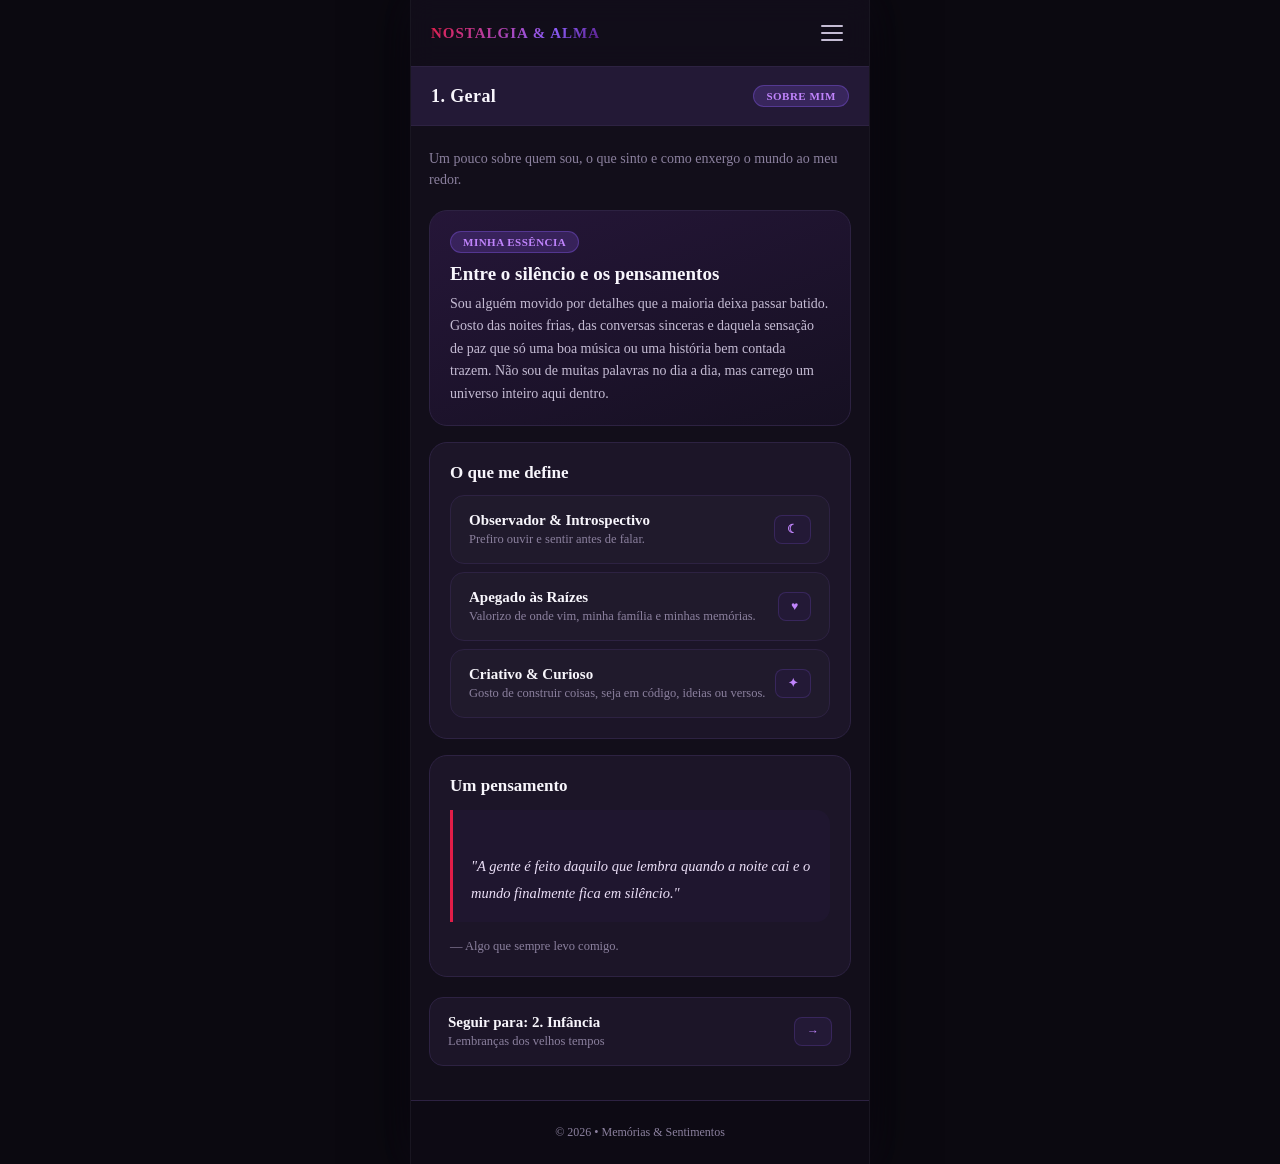
==== index.html @ 1560c654 "Create index.html" ====
<!DOCTYPE html>
<html lang="pt-BR">
<head>
  <meta charset="UTF-8">
  <meta name="viewport" content="width=device-width, initial-scale=1, maximum-scale=1, user-scalable=no, viewport-fit=cover">
  <meta name="theme-color" content="#0b0910">
  <title>Geral | Sobre Mim</title>
  <link rel="stylesheet" href="style.css">
</head>
<body>

  <div class="app-shell">
    <!-- HEADER -->
    <header class="top-header">
      <a href="index.html" class="brand-logo">Nostalgia & Alma</a>
      <button class="hamburger-btn" onclick="toggleDrawer()" aria-label="Abrir Menu">
        <span></span>
        <span></span>
        <span></span>
      </button>
    </header>

    <!-- BARRA DA PÁGINA -->
    <div class="page-hero-bar">
      <h1>1. Geral</h1>
      <span class="badge-tag">Sobre Mim</span>
    </div>

    <!-- CONTEÚDO SOBRE VOCÊ -->
    <main class="content-box">
      <p class="section-desc">Um pouco sobre quem sou, o que sinto e como enxergo o mundo ao meu redor.</p>

      <!-- CARD PRINCIPAL: QUEM SOU EU -->
      <div class="card" style="background: linear-gradient(160deg, #251638 0%, #161022 100%);">
        <span class="badge-tag" style="margin-bottom: 10px; display: inline-block;">Minha Essência</span>
        <h2 class="card-title" style="font-size: 19px;">Entre o silêncio e os pensamentos</h2>
        <p class="card-text">
          Sou alguém movido por detalhes que a maioria deixa passar batido. Gosto das noites frias, das conversas sinceras e daquela sensação de paz que só uma boa música ou uma história bem contada trazem. Não sou de muitas palavras no dia a dia, mas carrego um universo inteiro aqui dentro.
        </p>
      </div>

      <!-- TRAÇOS PESSOAIS / LISTA DE CARACTERÍSTICAS -->
      <div class="card">
        <h3 class="card-title">O que me define</h3>
        
        <div class="item-row" style="margin-top: 12px; margin-bottom: 8px; background: rgba(255,255,255,0.02);">
          <div class="item-left">
            <strong>Observador & Introspectivo</strong>
            <span>Prefiro ouvir e sentir antes de falar.</span>
          </div>
          <span class="item-pill">&#9790;</span>
        </div>

        <div class="item-row" style="margin-bottom: 8px; background: rgba(255,255,255,0.02);">
          <div class="item-left">
            <strong>Apegado às Raízes</strong>
            <span>Valorizo de onde vim, minha família e minhas memórias.</span>
          </div>
          <span class="item-pill">&#9829;</span>
        </div>

        <div class="item-row" style="margin-bottom: 0; background: rgba(255,255,255,0.02);">
          <div class="item-left">
            <strong>Criativo & Curioso</strong>
            <span>Gosto de construir coisas, seja em código, ideias ou versos.</span>
          </div>
          <span class="item-pill">&#10022;</span>
        </div>
      </div>

      <!-- CITAÇÃO PESSOAL / FRASE QUE TE REPRESENTA -->
      <div class="card">
        <h3 class="card-title">Um pensamento</h3>
        <div class="poem-block">
"A gente é feito daquilo que lembra quando a noite cai e o mundo finalmente fica em silêncio."
        </div>
        <p class="card-text" style="font-size: 12.5px; color: var(--text-muted);">
          — Algo que sempre levo comigo.
        </p>
      </div>

      <!-- LINK SUTIL PRA PRÓXIMA PÁGINA -->
      <a href="infancia.html" class="item-row" style="margin-top: 20px;">
        <div class="item-left">
          <strong>Seguir para: 2. Infância</strong>
          <span>Lembranças dos velhos tempos</span>
        </div>
        <span class="item-pill">&rarr;</span>
      </a>
    </main>

    <!-- FOOTER -->
    <footer class="footer">
      <p>© 2026 • Memórias & Sentimentos</p>
    </footer>
  </div>

  <!-- MENU LATERAL (DRAWER) -->
  <div id="drawer" class="drawer-overlay">
    <div class="drawer-backdrop" onclick="toggleDrawer()"></div>
    <div class="drawer-panel">
      <div class="drawer-header">
        <span>Sumário</span>
        <button class="close-btn" onclick="toggleDrawer()">&times;</button>
      </div>
      <nav class="drawer-nav">
        <a href="index.html" class="drawer-item active">1. Geral</a>
        <a href="infancia.html" class="drawer-item">2. Infância</a>
        <a href="textos.html" class="drawer-item">3. Textos Favoritos</a>
        <a href="poemas.html" class="drawer-item">4. Poemas</a>
        <a href="hobbies.html" class="drawer-item">5. Hobbies</a>
        <a href="series-filmes.html" class="drawer-item">6. Séries & Filmes</a>
        <a href="galeria.html" class="drawer-item">7. Galeria de Fotos</a>
        <a href="resumo.html" class="drawer-item">8. Resumo</a>
      </nav>
    </div>
  </div>

  <script src="script.js"></script>
</body>
</html>
---- style.css ----
:root {
  --bg-body: #0b0910;
  --shell-bg: #120e1a;
  --card-bg: #1c1528;
  --card-border: #2d2242;
  --card-hover: #261c38;
  
  --purple-main: #8b5cf6;
  --purple-dark: #581c87;
  --purple-soft: #c084fc;
  --lavender: #231936;
  
  --rose: #e11d48;
  --rose-soft: #fda4af;
  --gradient-romantic: linear-gradient(135deg, #e11d48 0%, #8b5cf6 70%, #581c87 100%);
  --gradient-glow: linear-gradient(180deg, rgba(139, 92, 246, 0.15) 0%, rgba(225, 29, 72, 0.05) 100%);
  
  --text-pure: #f8f6fc;
  --text-secondary: #c5bcd4;
  --text-muted: #8b809e;
  --gray-light: rgba(255, 255, 255, 0.08);
}

* {
  box-sizing: border-box;
  margin: 0;
  padding: 0;
}

body {
  font-family: -apple-system, BlinkMacSystemFont, "Segoe UI", Roboto, Georgia, serif;
  background: var(--bg-body);
  color: var(--text-pure);
  -webkit-tap-highlight-color: transparent;
  overflow-x: hidden;
}

.app-shell {
  max-width: 460px;
  margin: 0 auto;
  min-height: 100vh;
  background: var(--shell-bg);
  position: relative;
  box-shadow: 0 0 50px rgba(0, 0, 0, 0.8), 0 0 30px rgba(139, 92, 246, 0.08);
  display: flex;
  flex-direction: column;
  border-left: 1px solid rgba(255, 255, 255, 0.03);
  border-right: 1px solid rgba(255, 255, 255, 0.03);
}


.top-header {
  display: flex;
  align-items: center;
  justify-content: space-between;
  padding: 16px 20px;
  border-bottom: 1px solid var(--card-border);
  background: rgba(18, 14, 26, 0.85);
  backdrop-filter: blur(12px);
  position: sticky;
  top: 0;
  z-index: 30;
}

.brand-logo {
  font-size: 15px;
  font-weight: 700;
  letter-spacing: 1px;
  text-transform: uppercase;
  background: var(--gradient-romantic);
  -webkit-background-clip: text;
  -webkit-text-fill-color: transparent;
  text-decoration: none;
}

.hamburger-btn {
  width: 34px;
  height: 34px;
  border: none;
  background: none;
  cursor: pointer;
  display: flex;
  flex-direction: column;
  align-items: center;
  justify-content: center;
  gap: 5px;
}

.hamburger-btn span {
  width: 22px;
  height: 2px;
  background: var(--text-secondary);
  border-radius: 2px;
  transition: 0.2s;
}


.page-hero-bar {
  background: var(--lavender);
  border-bottom: 1px solid var(--card-border);
  padding: 18px 20px;
  display: flex;
  align-items: center;
  justify-content: space-between;
}

.page-hero-bar h1 {
  font-size: 18px;
  font-weight: 700;
  letter-spacing: 0.4px;
  color: var(--text-pure);
}

.badge-tag {
  background: rgba(139, 92, 246, 0.2);
  color: var(--purple-soft);
  border: 1px solid rgba(139, 92, 246, 0.35);
  border-radius: 999px;
  padding: 4px 12px;
  font-size: 11px;
  font-weight: 600;
  letter-spacing: 0.5px;
  text-transform: uppercase;
}


.content-box {
  padding: 22px 18px;
  flex: 1;
}

.section-desc {
  font-size: 14px;
  color: var(--text-muted);
  margin-bottom: 20px;
  line-height: 1.5;
}

/* CARDS */
.card {
  background: var(--card-bg);
  border: 1px solid var(--card-border);
  border-radius: 18px;
  padding: 20px;
  margin-bottom: 16px;
  position: relative;
  overflow: hidden;
  transition: transform 0.2s, border-color 0.2s;
}

.card:hover {
  border-color: rgba(192, 132, 252, 0.4);
}

.card-title {
  font-size: 17px;
  font-weight: 700;
  color: var(--text-pure);
  margin-bottom: 8px;
}

.card-text {
  font-size: 14px;
  color: var(--text-secondary);
  line-height: 1.6;
}


.poem-block {
  background: rgba(35, 25, 54, 0.5);
  border-left: 3px solid var(--rose);
  border-radius: 0 14px 14px 0;
  padding: 16px 18px;
  font-style: italic;
  font-size: 14.5px;
  line-height: 1.85;
  color: #ebdff7;
  white-space: pre-line;
  margin: 14px 0;
}

/* STAT ROWS / LISTAS */
.item-row {
  display: flex;
  align-items: center;
  justify-content: space-between;
  background: var(--card-bg);
  border: 1px solid var(--card-border);
  border-radius: 14px;
  padding: 16px 18px;
  margin-bottom: 12px;
  text-decoration: none;
  color: inherit;
  transition: background 0.2s;
}

.item-row:hover {
  background: var(--card-hover);
}

.item-left strong {
  display: block;
  font-size: 15px;
  color: var(--text-pure);
}

.item-left span {
  font-size: 12.5px;
  color: var(--text-muted);
}

.item-pill {
  background: var(--lavender);
  color: var(--purple-soft);
  border-radius: 8px;
  padding: 6px 12px;
  font-size: 12px;
  font-weight: 700;
  border: 1px solid rgba(139, 92, 246, 0.2);
}


.gallery-grid {
  display: grid;
  grid-template-columns: 1fr 1fr;
  gap: 12px;
}

.gallery-card {
  background: var(--card-bg);
  border: 1px solid var(--card-border);
  border-radius: 14px;
  overflow: hidden;
}

.photo-placeholder {
  width: 100%;
  aspect-ratio: 1 / 1;
  background: linear-gradient(145deg, #2a1b38, #161021);
  display: flex;
  align-items: center;
  justify-content: center;
  color: var(--purple-soft);
  font-size: 12px;
  font-weight: 600;
  text-align: center;
  padding: 8px;
}

.photo-info {
  padding: 10px;
}

.photo-info strong {
  display: block;
  font-size: 12.5px;
  color: var(--text-pure);
}

.photo-info span {
  font-size: 11px;
  color: var(--text-muted);
}


.drawer-overlay {
  position: fixed;
  inset: 0;
  z-index: 100;
  visibility: hidden;
  pointer-events: none;
}

.drawer-overlay.open {
  visibility: visible;
  pointer-events: auto;
}

.drawer-backdrop {
  position: absolute;
  inset: 0;
  background: rgba(7, 5, 10, 0.75);
  backdrop-filter: blur(4px);
  opacity: 0;
  transition: opacity 0.3s ease;
}

.drawer-overlay.open .drawer-backdrop {
  opacity: 1;
}

.drawer-panel {
  position: absolute;
  top: 0;
  right: 0;
  bottom: 0;
  width: 82%;
  max-width: 320px;
  background: #151020;
  border-left: 1px solid var(--card-border);
  display: flex;
  flex-direction: column;
  transform: translateX(100%);
  transition: transform 0.32s cubic-bezier(0.32, 0.72, 0, 1);
}

.drawer-overlay.open .drawer-panel {
  transform: translateX(0);
}

.drawer-header {
  display: flex;
  align-items: center;
  justify-content: space-between;
  padding: 18px 20px;
  border-bottom: 1px solid var(--card-border);
}

.drawer-header span {
  font-size: 13px;
  font-weight: 700;
  letter-spacing: 1px;
  color: var(--text-muted);
  text-transform: uppercase;
}

.close-btn {
  background: none;
  border: none;
  font-size: 24px;
  line-height: 1;
  color: var(--text-secondary);
  cursor: pointer;
}

.drawer-nav {
  flex: 1;
  overflow-y: auto;
}

.drawer-item {
  display: block;
  width: 100%;
  padding: 16px 20px;
  font-size: 14.5px;
  font-weight: 600;
  text-decoration: none;
  color: var(--text-secondary);
  border-bottom: 1px solid rgba(255, 255, 255, 0.04);
  transition: background 0.15s, color 0.15s;
}

.drawer-item:hover,
.drawer-item.active {
  background: var(--lavender);
  color: var(--rose-soft);
  border-left: 3px solid var(--purple-main);
}


.footer {
  background: #0d0a14;
  border-top: 1px solid var(--card-border);
  padding: 24px 18px;
  text-align: center;
}

.footer p {
  font-size: 12px;
  color: var(--text-muted);
}
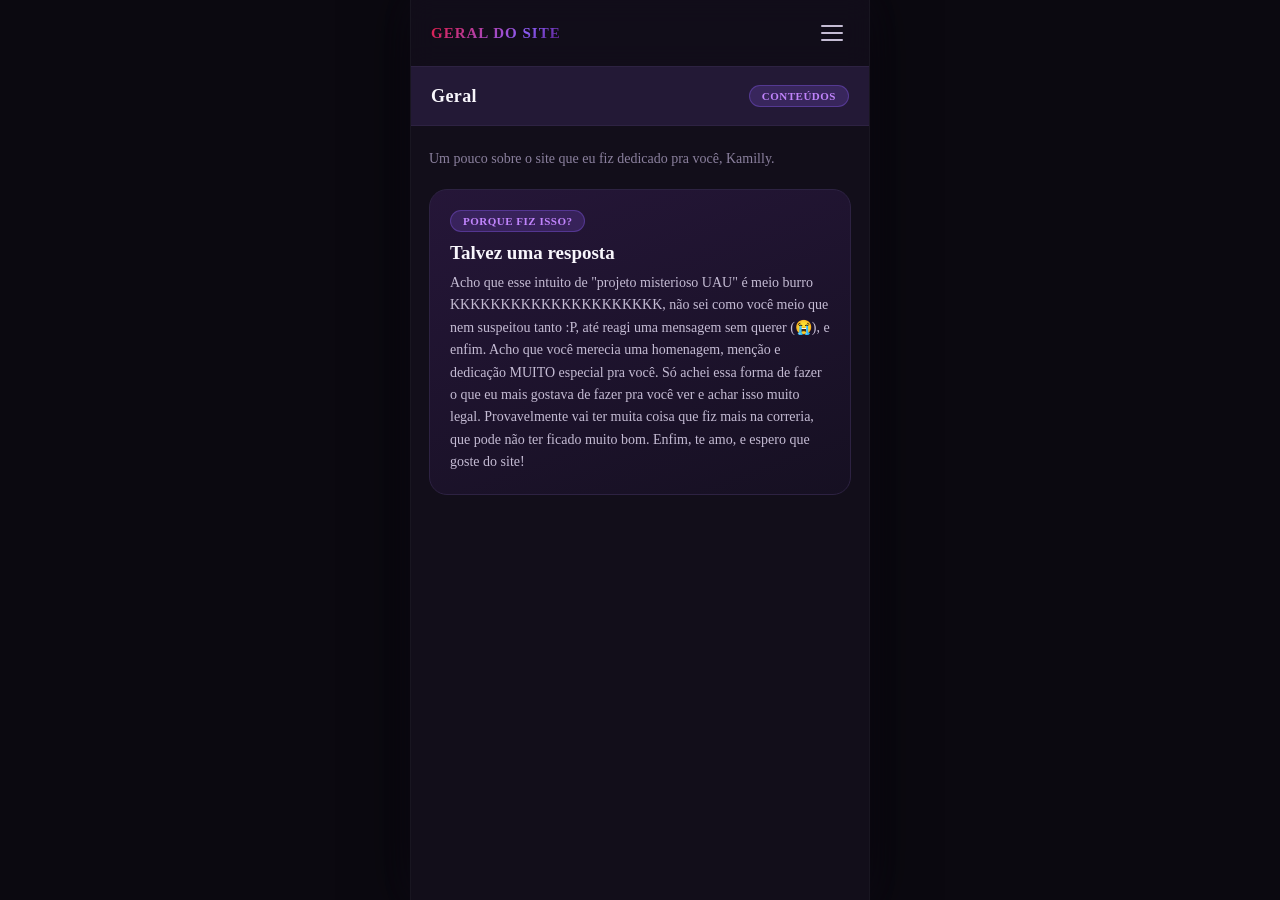
==== commit 96003f40: "Add files via upload" ====
--- a/index.html
+++ b/index.html
@@ -4,15 +4,15 @@
   <meta charset="UTF-8">
   <meta name="viewport" content="width=device-width, initial-scale=1, maximum-scale=1, user-scalable=no, viewport-fit=cover">
   <meta name="theme-color" content="#0b0910">
-  <title>Geral | Sobre Mim</title>
+  <title>Geral | VHS</title>
   <link rel="stylesheet" href="style.css">
 </head>
 <body>
 
   <div class="app-shell">
-    <!-- HEADER -->
+
     <header class="top-header">
-      <a href="index.html" class="brand-logo">Nostalgia & Alma</a>
+      <a href="index.html" class="brand-logo">Geral do site</a>
       <button class="hamburger-btn" onclick="toggleDrawer()" aria-label="Abrir Menu">
         <span></span>
         <span></span>
@@ -20,83 +20,25 @@
       </button>
     </header>
 
-    <!-- BARRA DA PÁGINA -->
+
     <div class="page-hero-bar">
-      <h1>1. Geral</h1>
-      <span class="badge-tag">Sobre Mim</span>
+      <h1>Geral</h1>
+      <span class="badge-tag">Conteúdos</span>
     </div>
 
-    <!-- CONTEÚDO SOBRE VOCÊ -->
     <main class="content-box">
-      <p class="section-desc">Um pouco sobre quem sou, o que sinto e como enxergo o mundo ao meu redor.</p>
+      <p class="section-desc">Um pouco sobre o site que eu fiz dedicado pra você, Kamilly.</p>
 
-      <!-- CARD PRINCIPAL: QUEM SOU EU -->
+
       <div class="card" style="background: linear-gradient(160deg, #251638 0%, #161022 100%);">
-        <span class="badge-tag" style="margin-bottom: 10px; display: inline-block;">Minha Essência</span>
-        <h2 class="card-title" style="font-size: 19px;">Entre o silêncio e os pensamentos</h2>
+        <span class="badge-tag" style="margin-bottom: 10px; display: inline-block;">Porque fiz isso?</span>
+        <h2 class="card-title" style="font-size: 19px;">Talvez uma resposta</h2>
         <p class="card-text">
-          Sou alguém movido por detalhes que a maioria deixa passar batido. Gosto das noites frias, das conversas sinceras e daquela sensação de paz que só uma boa música ou uma história bem contada trazem. Não sou de muitas palavras no dia a dia, mas carrego um universo inteiro aqui dentro.
+          Acho que esse intuito de "projeto misterioso UAU" é meio burro KKKKKKKKKKKKKKKKKKKKK, não sei como você meio que nem suspeitou tanto :P, até reagi uma mensagem sem querer (😭), e enfim. Acho que você merecia uma homenagem, menção e dedicação MUITO especial pra você. Só achei essa forma de fazer o que eu mais gostava de fazer pra você ver e achar isso muito legal. Provavelmente vai ter muita coisa que fiz mais na correria, que pode não ter ficado muito bom. Enfim, te amo, e espero que goste do site!
         </p>
       </div>
 
-      <!-- TRAÇOS PESSOAIS / LISTA DE CARACTERÍSTICAS -->
-      <div class="card">
-        <h3 class="card-title">O que me define</h3>
-        
-        <div class="item-row" style="margin-top: 12px; margin-bottom: 8px; background: rgba(255,255,255,0.02);">
-          <div class="item-left">
-            <strong>Observador & Introspectivo</strong>
-            <span>Prefiro ouvir e sentir antes de falar.</span>
-          </div>
-          <span class="item-pill">&#9790;</span>
-        </div>
-
-        <div class="item-row" style="margin-bottom: 8px; background: rgba(255,255,255,0.02);">
-          <div class="item-left">
-            <strong>Apegado às Raízes</strong>
-            <span>Valorizo de onde vim, minha família e minhas memórias.</span>
-          </div>
-          <span class="item-pill">&#9829;</span>
-        </div>
-
-        <div class="item-row" style="margin-bottom: 0; background: rgba(255,255,255,0.02);">
-          <div class="item-left">
-            <strong>Criativo & Curioso</strong>
-            <span>Gosto de construir coisas, seja em código, ideias ou versos.</span>
-          </div>
-          <span class="item-pill">&#10022;</span>
-        </div>
-      </div>
-
-      <!-- CITAÇÃO PESSOAL / FRASE QUE TE REPRESENTA -->
-      <div class="card">
-        <h3 class="card-title">Um pensamento</h3>
-        <div class="poem-block">
-"A gente é feito daquilo que lembra quando a noite cai e o mundo finalmente fica em silêncio."
-        </div>
-        <p class="card-text" style="font-size: 12.5px; color: var(--text-muted);">
-          — Algo que sempre levo comigo.
-        </p>
-      </div>
-
-      <!-- LINK SUTIL PRA PRÓXIMA PÁGINA -->
-      <a href="infancia.html" class="item-row" style="margin-top: 20px;">
-        <div class="item-left">
-          <strong>Seguir para: 2. Infância</strong>
-          <span>Lembranças dos velhos tempos</span>
-        </div>
-        <span class="item-pill">&rarr;</span>
-      </a>
-    </main>
-
-    <!-- FOOTER -->
-    <footer class="footer">
-      <p>© 2026 • Memórias & Sentimentos</p>
-    </footer>
-  </div>
-
-  <!-- MENU LATERAL (DRAWER) -->
-  <div id="drawer" class="drawer-overlay">
+     <div id="drawer" class="drawer-overlay">
     <div class="drawer-backdrop" onclick="toggleDrawer()"></div>
     <div class="drawer-panel">
       <div class="drawer-header">
@@ -104,14 +46,13 @@
         <button class="close-btn" onclick="toggleDrawer()">&times;</button>
       </div>
       <nav class="drawer-nav">
-        <a href="index.html" class="drawer-item active">1. Geral</a>
-        <a href="infancia.html" class="drawer-item">2. Infância</a>
-        <a href="textos.html" class="drawer-item">3. Textos Favoritos</a>
-        <a href="poemas.html" class="drawer-item">4. Poemas</a>
-        <a href="hobbies.html" class="drawer-item">5. Hobbies</a>
-        <a href="series-filmes.html" class="drawer-item">6. Séries & Filmes</a>
-        <a href="galeria.html" class="drawer-item">7. Galeria de Fotos</a>
-        <a href="resumo.html" class="drawer-item">8. Resumo</a>
+        <a href="index.html" class="drawer-item active"> Geral</a>
+        <a href="infancia.html" class="drawer-item"> Infância</a>
+        <a href="textos.html" class="drawer-item"> Textos Favoritos</a>
+        <a href="poemas.html" class="drawer-item"> Poemas</a>
+        <a href="hobbies.html" class="drawer-item"> Hobbies</a>
+        <a href="galeria.html" class="drawer-item"> Galeria</a>
+        <a href="resumo.html" class="drawer-item"> Resumo</a>
       </nav>
     </div>
   </div>
--- a/style.css
+++ b/style.css
@@ -136,7 +136,7 @@
   line-height: 1.5;
 }
 
-/* CARDS */
+
 .card {
   background: var(--card-bg);
   border: 1px solid var(--card-border);
@@ -179,7 +179,7 @@
   margin: 14px 0;
 }
 
-/* STAT ROWS / LISTAS */
+
 .item-row {
   display: flex;
   align-items: center;
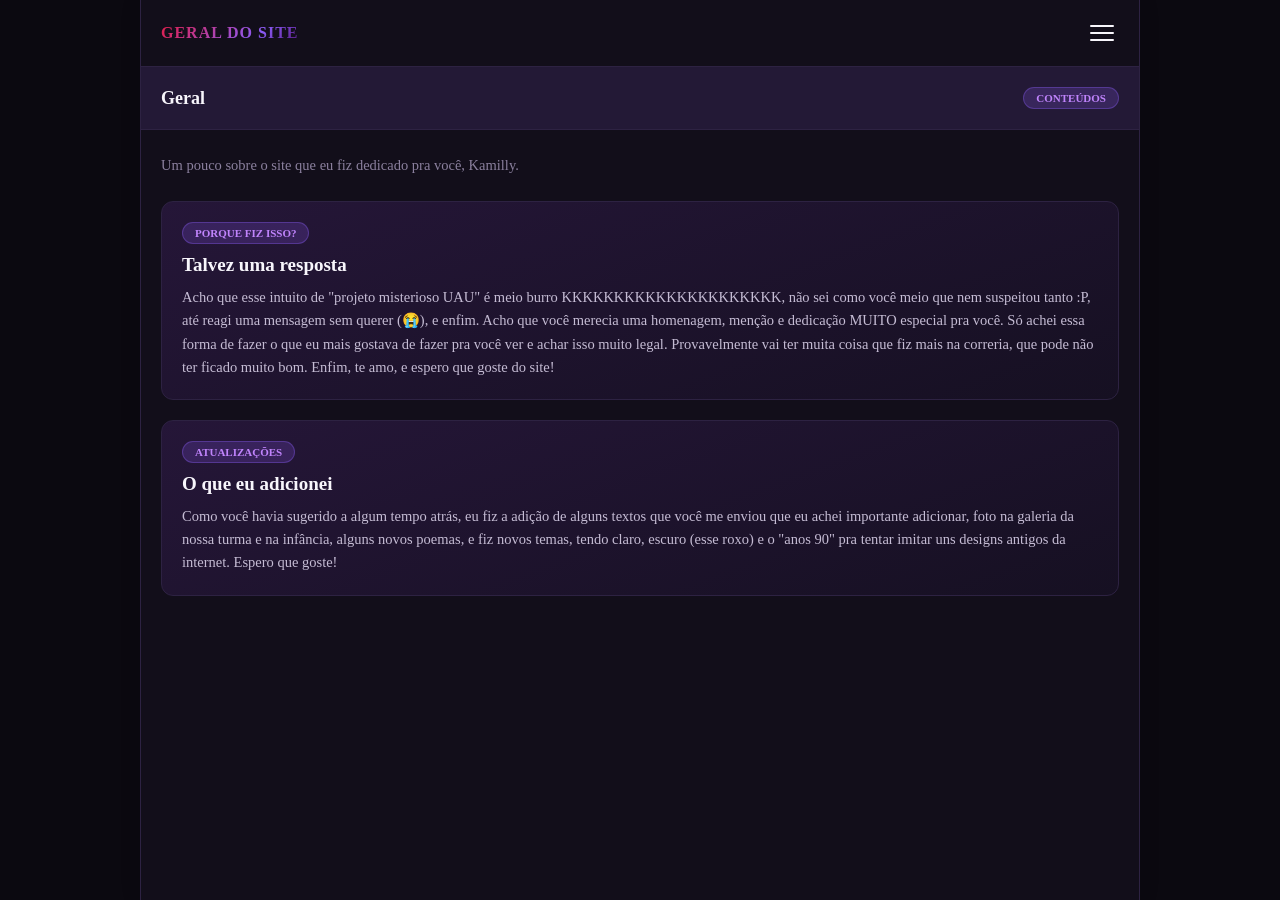
==== commit b39db74d: "Add files via upload" ====
--- a/index.html
+++ b/index.html
@@ -38,6 +38,16 @@
         </p>
       </div>
 
+
+
+      <div class="card" style="background: linear-gradient(160deg, #251638 0%, #161022 100%);">
+        <span class="badge-tag" style="margin-bottom: 10px; display: inline-block;">Atualizações</span>
+        <h2 class="card-title" style="font-size: 19px;">O que eu adicionei</h2>
+        <p class="card-text">
+          Como você havia sugerido a algum tempo atrás, eu fiz a adição de alguns textos que você me enviou que eu achei importante adicionar, foto na galeria da nossa turma e na infância, alguns novos poemas, e fiz novos temas, tendo claro, escuro (esse roxo) e o "anos 90" pra tentar imitar uns designs antigos da internet. Espero que goste!
+        </p>
+      </div>
+
      <div id="drawer" class="drawer-overlay">
     <div class="drawer-backdrop" onclick="toggleDrawer()"></div>
     <div class="drawer-panel">
@@ -54,6 +64,15 @@
         <a href="galeria.html" class="drawer-item"> Galeria</a>
         <a href="resumo.html" class="drawer-item"> Resumo</a>
       </nav>
+   <div class="theme-selector">
+        <span>Aparência</span>
+        <div class="theme-buttons">
+            <button class="theme-btn" data-theme="dark" onclick="setTheme('dark')">Escuro</button>
+            <button class="theme-btn" data-theme="light" onclick="setTheme('light')">Claro</button>
+            <button class="theme-btn" data-theme="90s" onclick="setTheme('90s')">Anos 90</button>
+        </div>
+      </div>
+
     </div>
   </div>
 
--- a/style.css
+++ b/style.css
@@ -1,4 +1,5 @@
 :root {
+  
   --bg-body: #0b0910;
   --shell-bg: #120e1a;
   --card-bg: #1c1528;
@@ -13,12 +14,64 @@
   --rose: #e11d48;
   --rose-soft: #fda4af;
   --gradient-romantic: linear-gradient(135deg, #e11d48 0%, #8b5cf6 70%, #581c87 100%);
-  --gradient-glow: linear-gradient(180deg, rgba(139, 92, 246, 0.15) 0%, rgba(225, 29, 72, 0.05) 100%);
   
   --text-pure: #f8f6fc;
   --text-secondary: #c5bcd4;
   --text-muted: #8b809e;
-  --gray-light: rgba(255, 255, 255, 0.08);
+  
+  --drawer-bg: #151020;
+}
+
+[data-theme="light"] {
+  --bg-body: #f4f4f9;
+  --shell-bg: #ffffff;
+  --card-bg: #f9f9fc;
+  --card-border: #e2e2ea;
+  --card-hover: #f0f0f5;
+  
+  --purple-main: #6d28d9;
+  --purple-dark: #4c1d95;
+  --purple-soft: #8b5cf6;
+  --lavender: #ede9fe;
+  
+  --rose: #be123c;
+  --rose-soft: #fb7185;
+  --gradient-romantic: linear-gradient(135deg, #be123c 0%, #6d28d9 100%);
+  
+  --text-pure: #1e1b4b;
+  --text-secondary: #4c1d95;
+  --text-muted: #6b7280;
+  
+  --drawer-bg: #ffffff;
+}
+
+[data-theme="90s"] {
+  --bg-body: #c0deed; 
+  --shell-bg: #ffffff;
+  --card-bg: #ffffff;
+  --card-border: #99c2ea; 
+  --card-hover: #f1f6fc;
+  
+  --purple-main: #d33c82; 
+  --purple-dark: #b11f62;
+  --purple-soft: #e276a7;
+  --lavender: #e5f2fb; 
+  
+  --rose: #0033cc; 
+  --rose-soft: #0066ff;
+  --gradient-romantic: none; 
+  
+  --text-pure: #333333;
+  --text-secondary: #000000;
+  --text-muted: #666666;
+  
+  --drawer-bg: #f1f6fc;
+}
+
+
+[data-theme="light"] .card[style], 
+[data-theme="90s"] .card[style] {
+  background: var(--card-bg) !important;
 }
 
 * {
@@ -27,25 +80,41 @@
   padding: 0;
 }
 
+
 body {
   font-family: -apple-system, BlinkMacSystemFont, "Segoe UI", Roboto, Georgia, serif;
   background: var(--bg-body);
   color: var(--text-pure);
   -webkit-tap-highlight-color: transparent;
   overflow-x: hidden;
+  transition: background-color 0.3s, color 0.3s;
+}
+
+/* Tipografia Anos 90 (Tahoma, Arial, Verdana) */
+[data-theme="90s"] body {
+  font-family: "Tahoma", "Verdana", "Arial", sans-serif;
 }
 
 .app-shell {
-  max-width: 460px;
+  width: 100%;
+  max-width: 100%; 
   margin: 0 auto;
   min-height: 100vh;
   background: var(--shell-bg);
   position: relative;
-  box-shadow: 0 0 50px rgba(0, 0, 0, 0.8), 0 0 30px rgba(139, 92, 246, 0.08);
   display: flex;
   flex-direction: column;
-  border-left: 1px solid rgba(255, 255, 255, 0.03);
-  border-right: 1px solid rgba(255, 255, 255, 0.03);
+  transition: background-color 0.3s, border-color 0.3s;
+}
+
+
+@media (min-width: 768px) {
+  .app-shell {
+    max-width: 1000px;
+    border-left: 1px solid var(--card-border);
+    border-right: 1px solid var(--card-border);
+    box-shadow: 0 0 20px rgba(0,0,0,0.1);
+  }
 }
 
 
@@ -55,15 +124,20 @@
   justify-content: space-between;
   padding: 16px 20px;
   border-bottom: 1px solid var(--card-border);
-  background: rgba(18, 14, 26, 0.85);
-  backdrop-filter: blur(12px);
+  background: var(--shell-bg);
   position: sticky;
   top: 0;
   z-index: 30;
+  transition: 0.3s;
+}
+
+[data-theme="90s"] .top-header {
+  background: #d4e5f8;
+  border-bottom: 2px solid #99c2ea;
 }
 
 .brand-logo {
-  font-size: 15px;
+  font-size: 16px;
   font-weight: 700;
   letter-spacing: 1px;
   text-transform: uppercase;
@@ -73,6 +147,18 @@
   text-decoration: none;
 }
 
+
+[data-theme="90s"] .brand-logo {
+  color: var(--purple-main) !important;
+  background: none;
+  -webkit-text-fill-color: initial;
+  font-family: "Tahoma", sans-serif;
+  font-size: 26px;
+  font-weight: 800;
+  letter-spacing: -2px;
+  text-transform: lowercase; 
+}
+
 .hamburger-btn {
   width: 34px;
   height: 34px;
@@ -87,18 +173,20 @@
 }
 
 .hamburger-btn span {
-  width: 22px;
+  width: 24px;
   height: 2px;
-  background: var(--text-secondary);
+  background: var(--text-pure);
   border-radius: 2px;
-  transition: 0.2s;
-}
-
+}
+
+[data-theme="90s"] .hamburger-btn span {
+  background: var(--rose); 
+}
 
 .page-hero-bar {
   background: var(--lavender);
   border-bottom: 1px solid var(--card-border);
-  padding: 18px 20px;
+  padding: 20px;
   display: flex;
   align-items: center;
   justify-content: space-between;
@@ -107,8 +195,12 @@
 .page-hero-bar h1 {
   font-size: 18px;
   font-weight: 700;
-  letter-spacing: 0.4px;
-  color: var(--text-pure);
+  color: var(--text-pure);
+}
+
+[data-theme="90s"] .page-hero-bar h1 {
+  color: var(--rose);
+  font-family: "Verdana", sans-serif;
 }
 
 .badge-tag {
@@ -119,48 +211,60 @@
   padding: 4px 12px;
   font-size: 11px;
   font-weight: 600;
-  letter-spacing: 0.5px;
   text-transform: uppercase;
 }
 
-
+[data-theme="90s"] .badge-tag {
+  background: #ffffcc; 
+  color: #333;
+  border: 1px solid #ccc;
+  border-radius: 0px;
+}
+
+/* Conteúdo */
 .content-box {
-  padding: 22px 18px;
+  padding: 24px 20px;
   flex: 1;
 }
 
 .section-desc {
-  font-size: 14px;
+  font-size: 14.5px;
   color: var(--text-muted);
-  margin-bottom: 20px;
-  line-height: 1.5;
+  margin-bottom: 24px;
+  line-height: 1.6;
 }
 
 
 .card {
   background: var(--card-bg);
   border: 1px solid var(--card-border);
-  border-radius: 18px;
+  border-radius: 12px;
   padding: 20px;
-  margin-bottom: 16px;
-  position: relative;
-  overflow: hidden;
-  transition: transform 0.2s, border-color 0.2s;
-}
-
-.card:hover {
-  border-color: rgba(192, 132, 252, 0.4);
+  margin-bottom: 20px;
+  transition: 0.2s;
+}
+
+[data-theme="90s"] .card {
+  border-radius: 0px; 
+  border: 1px solid var(--card-border);
 }
 
 .card-title {
-  font-size: 17px;
+  font-size: 18px;
   font-weight: 700;
   color: var(--text-pure);
-  margin-bottom: 8px;
+  margin-bottom: 10px;
+}
+
+[data-theme="90s"] .card-title {
+  color: var(--rose); 
+  border-bottom: 1px dotted var(--card-border);
+  padding-bottom: 5px;
+  font-family: "Verdana", sans-serif;
 }
 
 .card-text {
-  font-size: 14px;
+  font-size: 14.5px;
   color: var(--text-secondary);
   line-height: 1.6;
 }
@@ -169,43 +273,59 @@
 .poem-block {
   background: rgba(35, 25, 54, 0.5);
   border-left: 3px solid var(--rose);
-  border-radius: 0 14px 14px 0;
-  padding: 16px 18px;
+  border-radius: 0 8px 8px 0;
+  padding: 16px;
   font-style: italic;
   font-size: 14.5px;
-  line-height: 1.85;
-  color: #ebdff7;
+  line-height: 1.8;
+  color: var(--text-pure);
   white-space: pre-line;
-  margin: 14px 0;
-}
-
-
+  margin: 15px 0;
+}
+
+[data-theme="light"] .poem-block {
+  background: #f1f5f9;
+}
+
+[data-theme="90s"] .poem-block {
+  background: #f1f6fc;
+  border: 1px solid var(--card-border);
+  border-left: 5px solid var(--purple-main); 
+  border-radius: 0;
+  color: #333;
+  font-style: normal;
+  font-family: "Courier New", Courier, monospace; 
+}
+
+/* Listas (Hobbies) */
 .item-row {
   display: flex;
   align-items: center;
   justify-content: space-between;
   background: var(--card-bg);
   border: 1px solid var(--card-border);
-  border-radius: 14px;
-  padding: 16px 18px;
+  border-radius: 12px;
+  padding: 16px;
   margin-bottom: 12px;
-  text-decoration: none;
-  color: inherit;
-  transition: background 0.2s;
-}
-
-.item-row:hover {
-  background: var(--card-hover);
+}
+
+[data-theme="90s"] .item-row {
+  border-radius: 0;
 }
 
 .item-left strong {
   display: block;
   font-size: 15px;
   color: var(--text-pure);
+  margin-bottom: 4px;
+}
+
+[data-theme="90s"] .item-left strong {
+  color: var(--rose); 
 }
 
 .item-left span {
-  font-size: 12.5px;
+  font-size: 13px;
   color: var(--text-muted);
 }
 
@@ -216,50 +336,59 @@
   padding: 6px 12px;
   font-size: 12px;
   font-weight: 700;
-  border: 1px solid rgba(139, 92, 246, 0.2);
-}
-
-
+}
+
+[data-theme="90s"] .item-pill {
+  background: none;
+  border: none;
+  font-size: 16px;
+}
+
+/* Galeria */
 .gallery-grid {
   display: grid;
   grid-template-columns: 1fr 1fr;
-  gap: 12px;
+  gap: 16px;
+}
+
+@media (min-width: 600px) {
+  .gallery-grid {
+    grid-template-columns: 1fr 1fr 1fr; 
+  }
 }
 
 .gallery-card {
   background: var(--card-bg);
   border: 1px solid var(--card-border);
-  border-radius: 14px;
+  border-radius: 12px;
   overflow: hidden;
+}
+
+[data-theme="90s"] .gallery-card {
+  border-radius: 0;
+  padding: 8px; 
+  background: #fff;
+  border: 1px solid #ccc;
 }
 
 .photo-placeholder {
   width: 100%;
   aspect-ratio: 1 / 1;
-  background: linear-gradient(145deg, #2a1b38, #161021);
+  background: var(--lavender);
   display: flex;
   align-items: center;
   justify-content: center;
   color: var(--purple-soft);
-  font-size: 12px;
-  font-weight: 600;
-  text-align: center;
-  padding: 8px;
 }
 
 .photo-info {
-  padding: 10px;
+  padding: 12px;
 }
 
 .photo-info strong {
   display: block;
-  font-size: 12.5px;
-  color: var(--text-pure);
-}
-
-.photo-info span {
-  font-size: 11px;
-  color: var(--text-muted);
+  font-size: 13px;
+  color: var(--text-pure);
 }
 
 
@@ -270,21 +399,18 @@
   visibility: hidden;
   pointer-events: none;
 }
-
 .drawer-overlay.open {
   visibility: visible;
   pointer-events: auto;
 }
-
 .drawer-backdrop {
   position: absolute;
   inset: 0;
-  background: rgba(7, 5, 10, 0.75);
-  backdrop-filter: blur(4px);
+  background: rgba(0, 0, 0, 0.7);
+  backdrop-filter: blur(5px);
   opacity: 0;
-  transition: opacity 0.3s ease;
-}
-
+  transition: 0.3s;
+}
 .drawer-overlay.open .drawer-backdrop {
   opacity: 1;
 }
@@ -294,14 +420,14 @@
   top: 0;
   right: 0;
   bottom: 0;
-  width: 82%;
+  width: 80%;
   max-width: 320px;
-  background: #151020;
+  background: var(--drawer-bg);
   border-left: 1px solid var(--card-border);
   display: flex;
   flex-direction: column;
   transform: translateX(100%);
-  transition: transform 0.32s cubic-bezier(0.32, 0.72, 0, 1);
+  transition: transform 0.3s cubic-bezier(0.3, 0.7, 0, 1);
 }
 
 .drawer-overlay.open .drawer-panel {
@@ -312,14 +438,13 @@
   display: flex;
   align-items: center;
   justify-content: space-between;
-  padding: 18px 20px;
+  padding: 20px;
   border-bottom: 1px solid var(--card-border);
 }
 
 .drawer-header span {
   font-size: 13px;
   font-weight: 700;
-  letter-spacing: 1px;
   color: var(--text-muted);
   text-transform: uppercase;
 }
@@ -327,7 +452,7 @@
 .close-btn {
   background: none;
   border: none;
-  font-size: 24px;
+  font-size: 28px;
   line-height: 1;
   color: var(--text-secondary);
   cursor: pointer;
@@ -340,33 +465,80 @@
 
 .drawer-item {
   display: block;
-  width: 100%;
   padding: 16px 20px;
-  font-size: 14.5px;
+  font-size: 15px;
   font-weight: 600;
   text-decoration: none;
   color: var(--text-secondary);
-  border-bottom: 1px solid rgba(255, 255, 255, 0.04);
-  transition: background 0.15s, color 0.15s;
-}
-
-.drawer-item:hover,
-.drawer-item.active {
+  border-bottom: 1px solid var(--card-border);
+  transition: 0.2s;
+}
+
+.drawer-item:hover, .drawer-item.active {
   background: var(--lavender);
   color: var(--rose-soft);
-  border-left: 3px solid var(--purple-main);
-}
-
-
-.footer {
-  background: #0d0a14;
+  border-left: 4px solid var(--purple-main);
+}
+
+[data-theme="90s"] .drawer-item {
+  color: var(--rose);
+  text-decoration: underline; 
+}
+
+[data-theme="90s"] .drawer-item:hover, 
+[data-theme="90s"] .drawer-item.active {
+  background: #d4e5f8;
+  color: var(--purple-main); 
+  border-left: 4px solid var(--purple-main);
+}
+
+
+.theme-selector {
+  padding: 20px;
   border-top: 1px solid var(--card-border);
-  padding: 24px 18px;
-  text-align: center;
-}
-
-.footer p {
+  display: flex;
+  flex-direction: column;
+  gap: 12px;
+}
+.theme-selector span {
   font-size: 12px;
+  font-weight: bold;
   color: var(--text-muted);
-}
-
+  text-transform: uppercase;
+}
+.theme-buttons {
+  display: flex;
+  gap: 10px;
+}
+.theme-btn {
+  flex: 1;
+  padding: 10px 5px;
+  border-radius: 8px;
+  border: 1px solid var(--card-border);
+  background: var(--card-bg);
+  color: var(--text-pure);
+  cursor: pointer;
+  font-size: 12px;
+  font-weight: bold;
+  transition: 0.2s;
+}
+.theme-btn:hover {
+  background: var(--card-hover);
+}
+.theme-btn.active {
+  border-color: var(--purple-main);
+  background: var(--lavender);
+  color: var(--purple-soft);
+}
+[data-theme="90s"] .theme-btn {
+  border-radius: 0;
+  background: #efefef;
+  color: #333;
+  border: 1px solid #777; 
+}
+[data-theme="90s"] .theme-btn.active {
+  background: #d4e5f8;
+  border: 1px solid #0033cc;
+  color: #0033cc;
+}
+
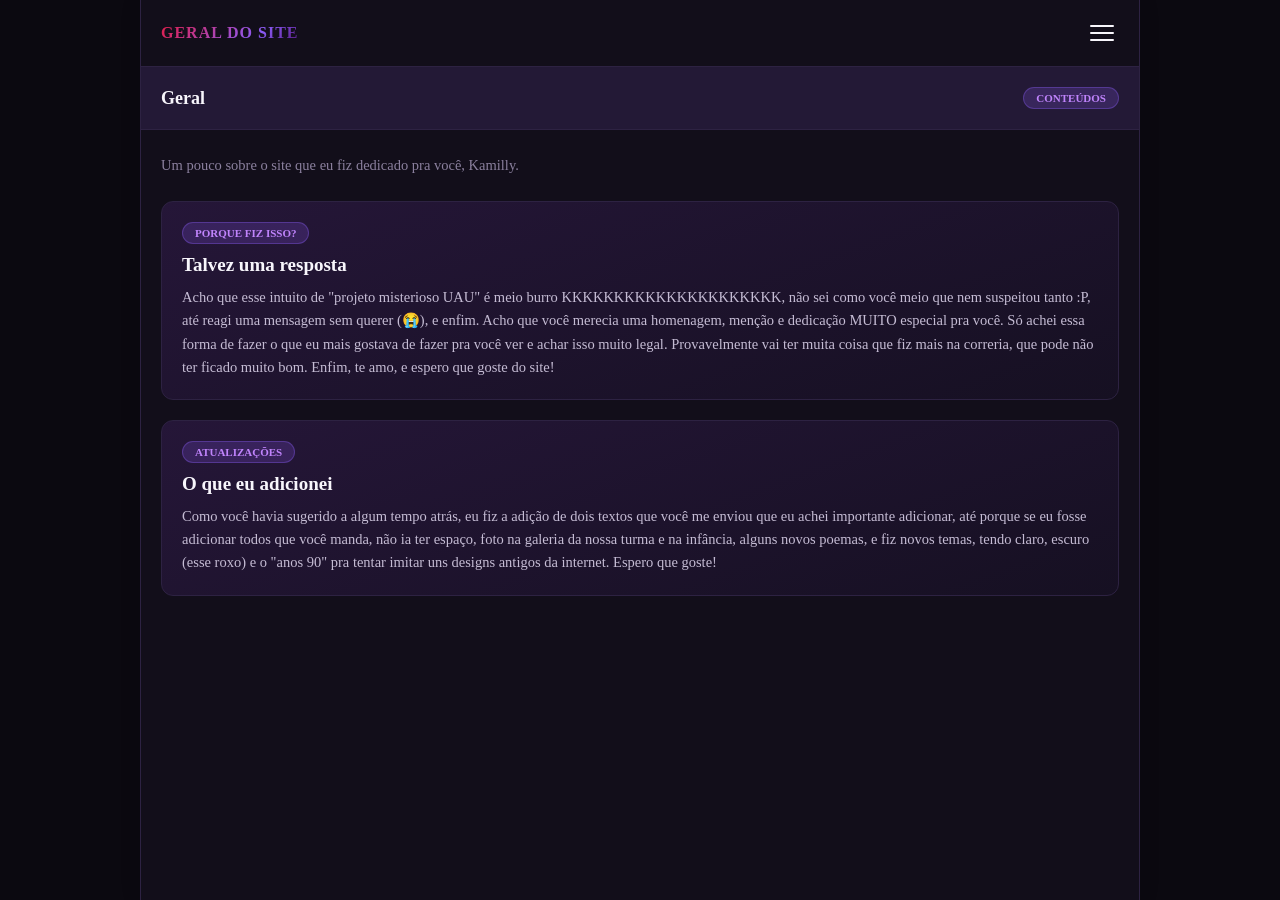
==== commit 52ccf6a8: "Atualizar o index.html" ====
--- a/index.html
+++ b/index.html
@@ -44,7 +44,7 @@
         <span class="badge-tag" style="margin-bottom: 10px; display: inline-block;">Atualizações</span>
         <h2 class="card-title" style="font-size: 19px;">O que eu adicionei</h2>
         <p class="card-text">
-          Como você havia sugerido a algum tempo atrás, eu fiz a adição de alguns textos que você me enviou que eu achei importante adicionar, foto na galeria da nossa turma e na infância, alguns novos poemas, e fiz novos temas, tendo claro, escuro (esse roxo) e o "anos 90" pra tentar imitar uns designs antigos da internet. Espero que goste!
+          Como você havia sugerido a algum tempo atrás, eu fiz a adição de dois textos que você me enviou que eu achei importante adicionar, até porque se eu fosse adicionar todos que você manda, não ia ter espaço, foto na galeria da nossa turma e na infância, alguns novos poemas, e fiz novos temas, tendo claro, escuro (esse roxo) e o "anos 90" pra tentar imitar uns designs antigos da internet. Espero que goste!
         </p>
       </div>
 
--- a/style.css
+++ b/style.css
@@ -1,3 +1,4 @@
+
 :root {
   
   --bg-body: #0b0910;
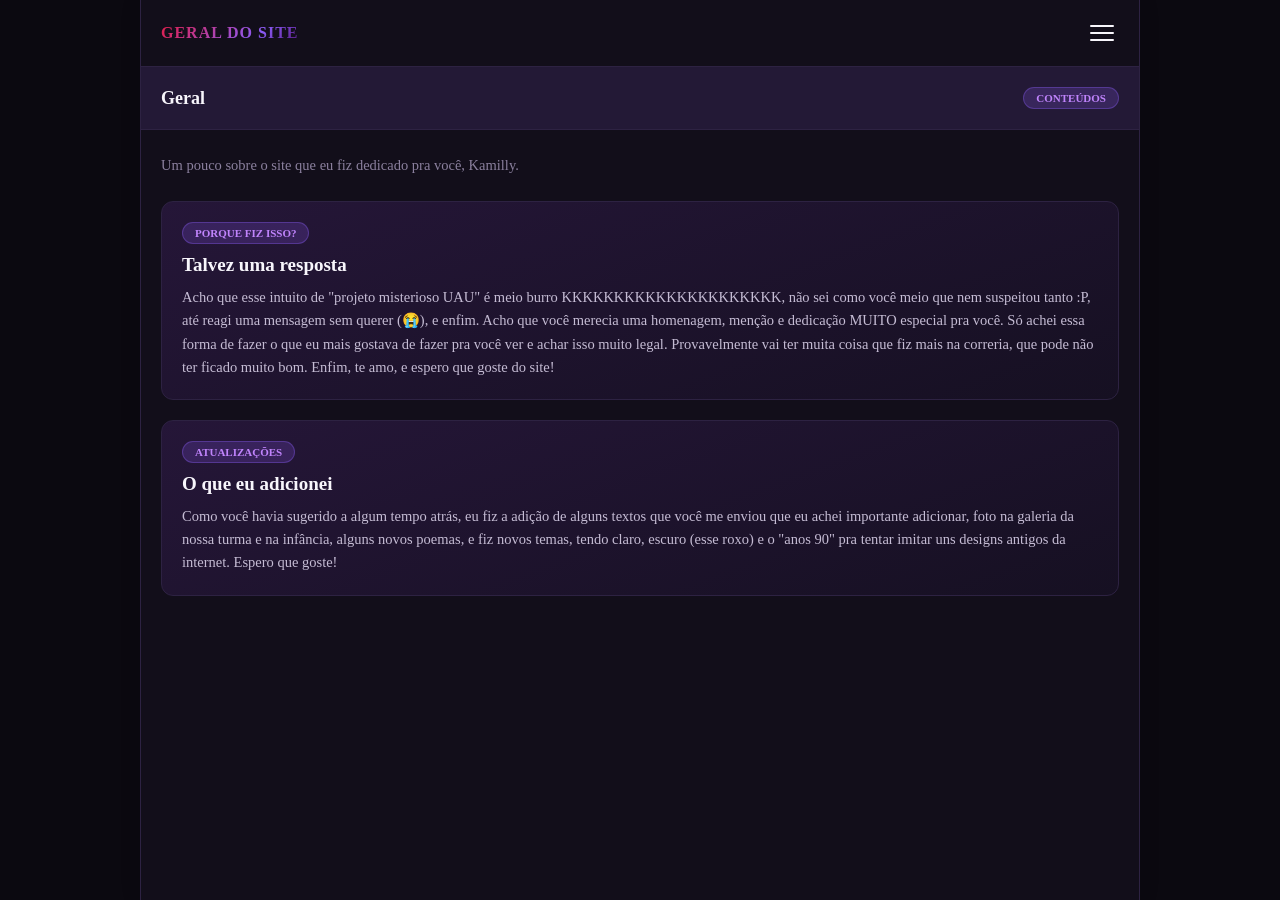
==== commit f58b2352: "Add files via upload" ====
--- a/index.html
+++ b/index.html
@@ -44,7 +44,7 @@
         <span class="badge-tag" style="margin-bottom: 10px; display: inline-block;">Atualizações</span>
         <h2 class="card-title" style="font-size: 19px;">O que eu adicionei</h2>
         <p class="card-text">
-          Como você havia sugerido a algum tempo atrás, eu fiz a adição de dois textos que você me enviou que eu achei importante adicionar, até porque se eu fosse adicionar todos que você manda, não ia ter espaço, foto na galeria da nossa turma e na infância, alguns novos poemas, e fiz novos temas, tendo claro, escuro (esse roxo) e o "anos 90" pra tentar imitar uns designs antigos da internet. Espero que goste!
+          Como você havia sugerido a algum tempo atrás, eu fiz a adição de alguns textos que você me enviou que eu achei importante adicionar, foto na galeria da nossa turma e na infância, alguns novos poemas, e fiz novos temas, tendo claro, escuro (esse roxo) e o "anos 90" pra tentar imitar uns designs antigos da internet. Espero que goste!
         </p>
       </div>
 
@@ -62,6 +62,7 @@
         <a href="poemas.html" class="drawer-item"> Poemas</a>
         <a href="hobbies.html" class="drawer-item"> Hobbies</a>
         <a href="galeria.html" class="drawer-item"> Galeria</a>
+        <a href="jogos.html" class="drawer-item">Jogos</a>
         <a href="resumo.html" class="drawer-item"> Resumo</a>
       </nav>
    <div class="theme-selector">
--- a/style.css
+++ b/style.css
@@ -1,4 +1,3 @@
-
 :root {
   
   --bg-body: #0b0910;
@@ -91,7 +90,7 @@
   transition: background-color 0.3s, color 0.3s;
 }
 
-/* Tipografia Anos 90 (Tahoma, Arial, Verdana) */
+
 [data-theme="90s"] body {
   font-family: "Tahoma", "Verdana", "Arial", sans-serif;
 }
@@ -222,7 +221,7 @@
   border-radius: 0px;
 }
 
-/* Conteúdo */
+
 .content-box {
   padding: 24px 20px;
   flex: 1;
@@ -298,7 +297,7 @@
   font-family: "Courier New", Courier, monospace; 
 }
 
-/* Listas (Hobbies) */
+
 .item-row {
   display: flex;
   align-items: center;
@@ -345,7 +344,7 @@
   font-size: 16px;
 }
 
-/* Galeria */
+
 .gallery-grid {
   display: grid;
   grid-template-columns: 1fr 1fr;
